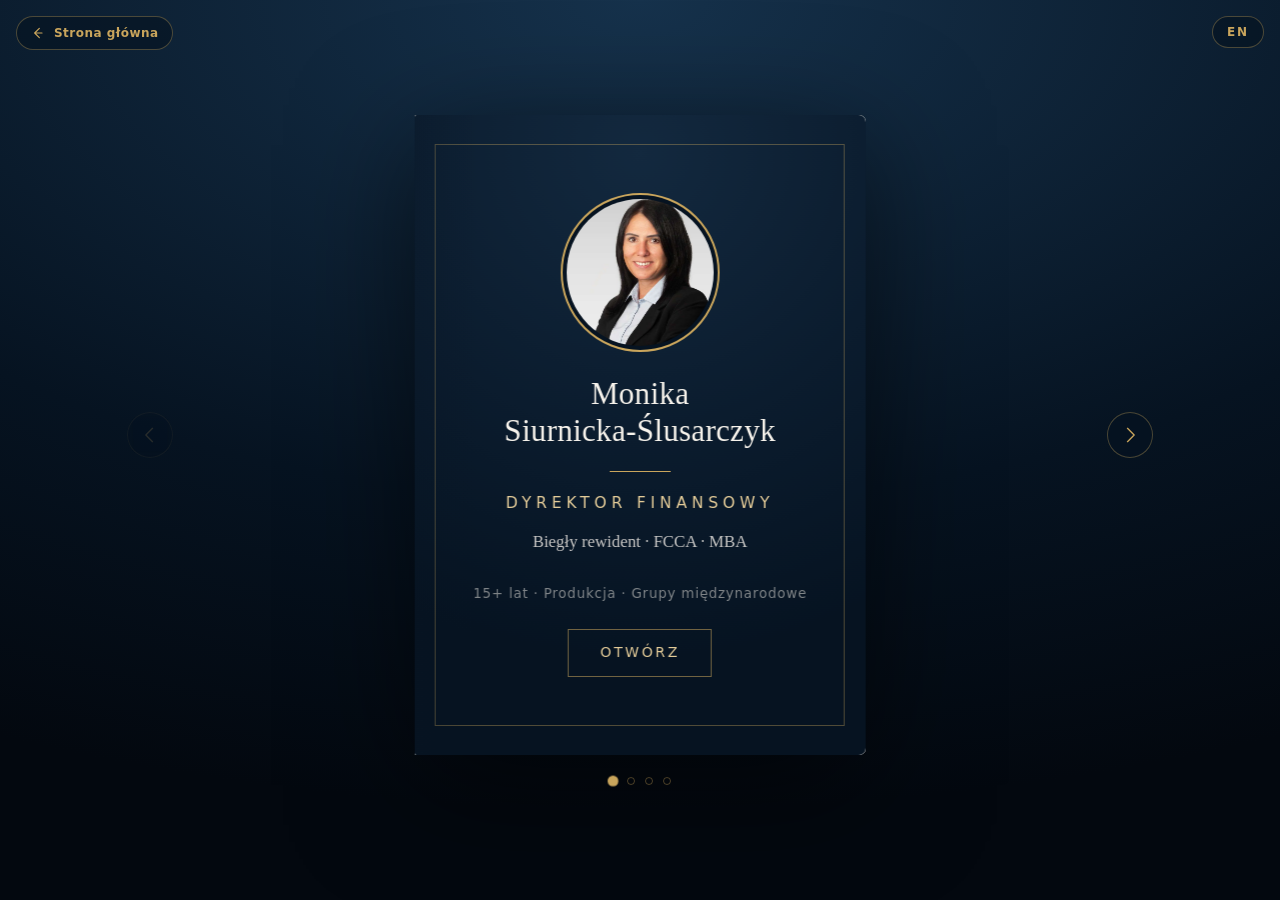
==== index.html @ 43c57cd6 "Add files via upload" ====
<!DOCTYPE html>
<html lang="pl">
<head>
<meta charset="utf-8">
<meta name="viewport" content="width=device-width, initial-scale=1, viewport-fit=cover">

<title>Monika Siurnicka-Ślusarczyk — Dyrektor Finansowy</title>
<meta name="description" content="Dyrektor finansowy, biegły rewident, FCCA, MBA. 15+ lat w przedsiębiorstwach produkcyjnych i grupach międzynarodowych.">

<!-- ===================================================================
     PODGLĄD LINKU NA LINKEDIN
     Po publikacji podmień ADRES-STRONY na finalny adres z Netlify,
     np. https://monika-siurnicka.netlify.app
     =================================================================== -->
<meta property="og:type" content="profile">
<meta property="og:title" content="Monika Siurnicka-Ślusarczyk — Dyrektor Finansowy">
<meta property="og:description" content="Biegły rewident · FCCA · MBA. 15+ lat w produkcji i grupach międzynarodowych.">
<meta property="og:image" content="https://ADRES-STRONY/foto.jpg">
<meta property="og:url" content="https://ADRES-STRONY/">
<meta name="twitter:card" content="summary_large_image">

<link rel="icon" href="data:image/svg+xml,<svg xmlns='http://www.w3.org/2000/svg' viewBox='0 0 32 32'><rect width='32' height='32' fill='%230b1c2e'/><text x='16' y='23' font-size='18' font-family='Georgia,serif' fill='%23c9a55c' text-anchor='middle'>M</text></svg>">
<link rel="stylesheet" href="style.css">
</head>

<body>

<a id="home-link" class="home-link" href="index-v2.html" aria-label="Wróć do strony głównej">
  <svg viewBox="0 0 24 24" aria-hidden="true"><path d="m14 5-7 7 7 7M7 12h11"/></svg>
  <span>Strona główna</span>
</a>

<button id="lang" class="lang" type="button" aria-label="Zmień język">EN</button>

<main class="stage">
  <div class="book" id="book" aria-live="polite"></div>

  <button class="nav nav--prev" id="prev" type="button" aria-label="Poprzednia strona">
    <svg viewBox="0 0 24 24" aria-hidden="true"><path d="M15 4 7 12l8 8"/></svg>
  </button>
  <button class="nav nav--next" id="next" type="button" aria-label="Następna strona">
    <svg viewBox="0 0 24 24" aria-hidden="true"><path d="M9 4l8 8-8 8"/></svg>
  </button>
</main>

<nav class="dots" id="dots" aria-label="Strony"></nav>

<script src="tresc.js"></script>
<script src="booklet.js"></script>
</body>
</html>
---- style.css ----
/* =====================================================================
   Ebooklet — Monika Siurnicka-Ślusarczyk
   Paleta: granat + złoto
   ===================================================================== */

:root {
  --navy-900: #061321;
  --navy-800: #0b1c2e;
  --navy-700: #13293f;
  --gold: #c9a55c;
  --gold-soft: #e3cb98;
  --gold-ink: #8a6a26;   /* złoto czytelne na jasnym papierze */
  --paper: #f7f3ec;
  --paper-2: #efe8db;
  --ink: #16212e;
  --ink-soft: #556373;

  --serif: Georgia, "Times New Roman", "Iowan Old Style", serif;
  --sans: system-ui, -apple-system, "Segoe UI", Roboto, Arial, sans-serif;

  /* wymiary kartki — skalują się do okna */
  --ph: min(80vh, 640px, 64vw);
  --pw: calc(var(--ph) / 1.42);
  --flip: 900ms;
}

* { box-sizing: border-box; }

html, body {
  height: 100%;
  margin: 0;
}

body {
  font-family: var(--sans);
  color: var(--paper);
  background:
    radial-gradient(120% 90% at 50% 0%, #16324c 0%, var(--navy-900) 62%, #03080f 100%);
  display: flex;
  flex-direction: column;
  align-items: center;
  justify-content: center;
  gap: clamp(14px, 2.4vh, 26px);
  padding: clamp(12px, 3vh, 30px) 12px;
  overflow: hidden;
  -webkit-tap-highlight-color: transparent;
}

/* ------------------------------- scena ----------------------------- */

.stage {
  position: relative;
  display: flex;
  align-items: center;
  justify-content: center;
  width: 100%;
}

.book {
  position: relative;
  width: calc(var(--pw) * 2);
  height: var(--ph);
  perspective: 2600px;
  transition: transform var(--flip) cubic-bezier(.55, .05, .25, 1);
  filter: drop-shadow(0 30px 60px rgba(0, 0, 0, .55));
}

/* zamknięta książka — okładka na środku */
.book.is-closed { transform: translateX(calc(var(--pw) / -2)); }

.leaf {
  position: absolute;
  top: 0;
  left: 50%;
  width: var(--pw);
  height: var(--ph);
  transform-origin: left center;
  transform-style: preserve-3d;
  transition: transform var(--flip) cubic-bezier(.55, .05, .25, 1);
}

.leaf.is-flipped { transform: rotateY(-180deg); }

.face {
  position: absolute;
  inset: 0;
  backface-visibility: hidden;
  -webkit-backface-visibility: hidden;
  overflow: hidden;
  background: var(--paper);
  border-radius: 2px 7px 7px 2px;
}

.face--back {
  transform: rotateY(180deg);
  border-radius: 7px 2px 2px 7px;
}

/* cieniowanie przy grzbiecie */
.face::after {
  content: "";
  position: absolute;
  inset: 0;
  pointer-events: none;
  background: linear-gradient(to right, rgba(10, 22, 36, .20), rgba(10, 22, 36, 0) 14%);
}
.face--back::after {
  background: linear-gradient(to left, rgba(10, 22, 36, .20), rgba(10, 22, 36, 0) 14%);
}

/* ---------------------------- treść kartki -------------------------- */

.pg {
  position: relative;
  height: 100%;
  padding: 9% 9.5% 8%;
  font-size: calc(var(--pw) * .0425);
  line-height: 1.55;
  color: var(--ink);
  display: flex;
  flex-direction: column;
  overflow: hidden;
}

.pg__label {
  font-family: var(--sans);
  font-size: .68em;
  letter-spacing: .22em;
  text-transform: uppercase;
  color: var(--gold);
  font-weight: 600;
}

.pg__label::after {
  content: "";
  display: block;
  width: 2.2em;
  height: 2px;
  margin-top: .7em;
  background: var(--gold);
}

.pg__num {
  position: absolute;
  left: 0;
  right: 0;
  bottom: 3.4%;
  text-align: center;
  font-family: var(--serif);
  font-size: .72em;
  color: var(--gold);
  opacity: .8;
}

/* --------------------------- 1. okładka ---------------------------- */

.cover {
  background:
    radial-gradient(110% 80% at 50% 6%, var(--navy-700) 0%, var(--navy-800) 55%, var(--navy-900) 100%);
  color: var(--paper);
  align-items: center;
  text-align: center;
  justify-content: center;
  gap: .1em;
  padding: 7% 8%;
}

.cover::before {
  content: "";
  position: absolute;
  inset: 4.5%;
  border: 1px solid rgba(201, 165, 92, .38);
  pointer-events: none;
}

.cover__photo {
  width: 42%;
  aspect-ratio: 1;
  border-radius: 50%;
  object-fit: cover;
  object-position: 50% 18%;
  border: 2px solid var(--gold);
  padding: 4px;
  background: var(--navy-900);
  margin-bottom: 1.1em;
}

.cover__name {
  font-family: var(--serif);
  font-size: 1.62em;
  line-height: 1.2;
  margin: 0;
  font-weight: 400;
  letter-spacing: .01em;
  white-space: pre-line;
}

.cover__rule {
  width: 3.2em;
  height: 1px;
  background: var(--gold);
  margin: 1em 0 .9em;
}

.cover__role {
  font-size: .82em;
  letter-spacing: .3em;
  text-transform: uppercase;
  color: var(--gold-soft);
  margin: 0;
}

.cover__creds {
  font-family: var(--serif);
  font-size: .88em;
  color: rgba(247, 243, 236, .8);
  margin: .7em 0 0;
}

.cover__tag {
  font-size: .7em;
  letter-spacing: .06em;
  color: rgba(247, 243, 236, .5);
  margin: 2em 0 0;
}

.cover__open {
  margin-top: 1.6em;
  border: 1px solid rgba(201, 165, 92, .55);
  background: transparent;
  color: var(--gold-soft);
  font: inherit;
  font-size: .74em;
  letter-spacing: .18em;
  text-transform: uppercase;
  padding: .85em 2.2em;
  cursor: pointer;
  transition: background .25s, color .25s;
}
.cover__open:hover { background: var(--gold); color: var(--navy-900); }

/* --------------------------- 2. profil ----------------------------- */

.profil__body {
  font-family: var(--serif);
  font-size: 1.15em;
  line-height: 1.7;
  margin: 1.4em 0 1.6em;
}

.cechy {
  font-family: var(--serif);
  font-style: italic;
  font-size: .96em;
  color: var(--gold-ink);
  margin-bottom: auto;
  padding-left: .9em;
  border-left: 2px solid var(--gold);
}

.cecha + .cecha::before {
  content: " · ";
  color: var(--gold);
  font-style: normal;
}

.profil__body::first-letter {
  float: left;
  font-size: 3.1em;
  line-height: .82;
  padding: .06em .12em 0 0;
  color: var(--gold);
}

.stats {
  display: flex;
  gap: 4%;
  border-top: 1px solid rgba(201, 165, 92, .45);
  padding-top: 1.2em;
  margin-bottom: 1.2em;
}

.stat { flex: 1; }

.stat__v {
  font-family: var(--serif);
  font-size: 1.5em;
  color: var(--navy-800);
  line-height: 1.1;
}

.stat__l {
  font-size: .64em;
  letter-spacing: .06em;
  color: var(--ink-soft);
  margin-top: .3em;
}

/* ---------------------------- 3. myśl ------------------------------ */

.mysl {
  background:
    radial-gradient(100% 80% at 50% 0%, var(--navy-700) 0%, var(--navy-800) 60%, var(--navy-900) 100%);
  color: var(--paper);
  justify-content: center;
}

.mysl::before {
  content: "";
  position: absolute;
  inset: 4.5%;
  border: 1px solid rgba(201, 165, 92, .28);
  pointer-events: none;
}

.mysl .pg__label { color: var(--gold); }
.mysl .pg__num { color: rgba(201, 165, 92, .75); }

.cytat { margin-top: 1.6em; }
.cytat + .cytat {
  margin-top: 1.8em;
  border-top: 1px solid rgba(201, 165, 92, .25);
  padding-top: 1.6em;
}

.cytat__mark {
  font-family: var(--serif);
  font-size: 3.4em;
  line-height: .1;
  color: var(--gold);
  opacity: .55;
  display: block;
  height: .38em;
}

.cytat__duze {
  font-family: var(--serif);
  font-size: 1.42em;
  line-height: 1.32;
  margin: 0;
  color: var(--paper);
}

.cytat__male {
  font-size: .94em;
  line-height: 1.65;
  color: rgba(247, 243, 236, .82);
  margin: .9em 0 0;
}

.cytat__stopka {
  font-size: .8em;
  line-height: 1.6;
  color: rgba(247, 243, 236, .55);
  margin: 1.6em 0 0;
  padding-left: 1em;
  border-left: 2px solid var(--gold);
}

/* dwa cytaty na kartce — gęstszy skład, żeby wszystko się zmieściło */
.mysl--multi .cytat { margin-top: 1.1em; }
.mysl--multi .cytat + .cytat { margin-top: 1.3em; padding-top: 1.2em; }
.mysl--multi .cytat__duze { font-size: 1.16em; line-height: 1.36; }
.mysl--multi .cytat__male { font-size: .86em; margin-top: .7em; }
.mysl--multi .cytat__stopka { font-size: .74em; margin-top: 1em; }
.mysl--multi .cytat__mark { font-size: 2.6em; height: .3em; }

/* ------------------------- 4. kompetencje -------------------------- */

.komp {
  display: grid;
  grid-template-columns: 1fr 1fr;
  gap: .8em;
  margin: 1.5em 0 auto;
}

.komp__item {
  background: var(--paper-2);
  border-top: 2px solid var(--gold);
  padding: 1.15em 1em;
  font-size: .87em;
  line-height: 1.45;
  color: var(--navy-800);
  display: flex;
  align-items: center;
}

/* ------------------------ 5. doświadczenie ------------------------- */

.role { margin: 1.1em 0 auto; }

.rola { position: relative; padding-left: 1.3em; }
.rola + .rola { margin-top: 1.15em; }

.rola::before {
  content: "";
  position: absolute;
  left: 0;
  top: .42em;
  width: 7px;
  height: 7px;
  border-radius: 50%;
  background: var(--gold);
}

.rola::after {
  content: "";
  position: absolute;
  left: 3px;
  top: 1.3em;
  bottom: -1.15em;
  width: 1px;
  background: rgba(201, 165, 92, .4);
}
.rola:last-child::after { display: none; }

.rola__top {
  display: flex;
  justify-content: space-between;
  align-items: baseline;
  gap: .8em;
}

.rola__stanowisko {
  font-family: var(--serif);
  font-size: 1.06em;
  color: var(--navy-800);
}

.rola__lata {
  font-size: .68em;
  letter-spacing: .05em;
  color: var(--ink-soft);
  white-space: nowrap;
}

.rola__firma {
  font-size: .78em;
  letter-spacing: .1em;
  text-transform: uppercase;
  color: var(--gold);
  margin-top: .15em;
  font-weight: 600;
}

.hasla {
  display: flex;
  flex-wrap: wrap;
  gap: .34em;
  margin-top: .55em;
}

.haslo {
  font-size: .66em;
  line-height: 1;
  padding: .45em .7em;
  border: 1px solid rgba(22, 33, 46, .18);
  border-radius: 999px;
  color: var(--ink-soft);
  background: rgba(255, 255, 255, .5);
}

/* ------------------------- 6. kwalifikacje ------------------------- */

.kwal { margin: 1.4em 0 auto; }

.kwal__grupa + .kwal__grupa { margin-top: 1.15em; }

.kwal__tytul {
  font-size: .64em;
  letter-spacing: .18em;
  text-transform: uppercase;
  color: var(--gold);
  font-weight: 700;
  margin-bottom: .35em;
}

.kwal__lista {
  margin: 0;
  padding: 0;
  list-style: none;
  font-size: .85em;
  line-height: 1.6;
  color: var(--navy-800);
}

/* --------------------------- 7. kontakt ---------------------------- */

.kontakt {
  background:
    radial-gradient(100% 80% at 50% 100%, var(--navy-700) 0%, var(--navy-800) 55%, var(--navy-900) 100%);
  color: var(--paper);
  align-items: center;
  text-align: center;
  justify-content: center;
}

.kontakt::before {
  content: "";
  position: absolute;
  inset: 4.5%;
  border: 1px solid rgba(201, 165, 92, .3);
  pointer-events: none;
}

.kontakt .pg__label { color: var(--gold); }
.kontakt .pg__num { color: rgba(201, 165, 92, .75); }

.kontakt__h {
  font-family: var(--serif);
  font-size: 1.75em;
  font-weight: 400;
  margin: .9em 0 0;
}

.kontakt__t {
  font-size: .85em;
  color: rgba(247, 243, 236, .72);
  margin: .8em 0 1.9em;
  max-width: 18em;
}

.kontakt__cta {
  display: inline-flex;
  align-items: center;
  gap: .6em;
  background: var(--gold);
  color: var(--navy-900);
  text-decoration: none;
  font-size: .8em;
  font-weight: 600;
  letter-spacing: .06em;
  padding: 1em 1.7em;
  border-radius: 2px;
  transition: transform .2s, box-shadow .2s;
}
.kontakt__cta:hover {
  transform: translateY(-2px);
  box-shadow: 0 10px 24px rgba(201, 165, 92, .32);
}
.kontakt__cta svg { width: 1.15em; height: 1.15em; fill: currentColor; }

.kontakt__miasto {
  font-size: .68em;
  letter-spacing: .2em;
  text-transform: uppercase;
  color: rgba(247, 243, 236, .42);
  margin-top: 2.2em;
}

/* --------------------------- 8. tył okładki ------------------------ */

.tyl {
  background: var(--navy-900);
  align-items: center;
  justify-content: center;
}

.tyl__mono {
  font-family: var(--serif);
  font-size: 2em;
  color: rgba(201, 165, 92, .5);
  border: 1px solid rgba(201, 165, 92, .35);
  width: 2.6em;
  height: 2.6em;
  display: flex;
  align-items: center;
  justify-content: center;
}

/* ------------------------- nawigacja ------------------------------- */

.nav {
  position: absolute;
  top: 50%;
  transform: translateY(-50%);
  width: 46px;
  height: 46px;
  border-radius: 50%;
  border: 1px solid rgba(201, 165, 92, .35);
  background: rgba(6, 19, 33, .55);
  color: var(--gold);
  cursor: pointer;
  display: grid;
  place-items: center;
  transition: background .2s, opacity .2s, border-color .2s;
  backdrop-filter: blur(4px);
}

.nav svg { width: 20px; height: 20px; fill: none; stroke: currentColor; stroke-width: 1.6; stroke-linecap: round; stroke-linejoin: round; }
.nav:hover { background: var(--gold); color: var(--navy-900); border-color: var(--gold); }
.nav[disabled] { opacity: .18; pointer-events: none; }

.nav--prev { left: max(6px, calc(50% - var(--pw) - 62px)); }
.nav--next { right: max(6px, calc(50% - var(--pw) - 62px)); }

.dots {
  display: flex;
  gap: 10px;
  align-items: center;
}

.dot {
  width: 8px;
  height: 8px;
  padding: 0;
  border-radius: 50%;
  border: 1px solid rgba(201, 165, 92, .5);
  background: transparent;
  cursor: pointer;
  transition: background .2s, transform .2s;
}
.dot.is-on { background: var(--gold); transform: scale(1.35); }

.lang {
  position: fixed;
  top: 16px;
  right: 16px;
  z-index: 20;
  font: inherit;
  font-size: 12px;
  font-weight: 600;
  letter-spacing: .16em;
  padding: 8px 14px;
  color: var(--gold);
  background: rgba(6, 19, 33, .6);
  border: 1px solid rgba(201, 165, 92, .35);
  border-radius: 999px;
  cursor: pointer;
  transition: background .2s, color .2s;
}
.lang:hover { background: var(--gold); color: var(--navy-900); }

.home-link {
  position: fixed;
  top: 16px;
  left: 16px;
  z-index: 20;
  display: inline-flex;
  align-items: center;
  gap: 8px;
  min-height: 34px;
  padding: 7px 13px;
  border: 1px solid rgba(201, 165, 92, .35);
  border-radius: 999px;
  background: rgba(6, 19, 33, .6);
  color: var(--gold);
  font-size: 12px;
  font-weight: 600;
  letter-spacing: .04em;
  text-decoration: none;
  transition: background .2s, color .2s;
}

.home-link svg {
  width: 16px;
  height: 16px;
  fill: none;
  stroke: currentColor;
  stroke-width: 1.8;
  stroke-linecap: round;
  stroke-linejoin: round;
}

.home-link:hover { background: var(--gold); color: var(--navy-900); }

:focus-visible { outline: 2px solid var(--gold); outline-offset: 3px; }

/* ============================ TELEFON ============================== */

@media (max-width: 859px) {
  :root {
    --pw: min(92vw, 420px);
    --ph: min(78vh, calc(var(--pw) * 1.5));
    --flip: 380ms;
  }

  .book {
    width: var(--pw);
    transform: none !important;
  }

  .leaf {
    position: static;
    transform: none !important;
    transition: none;
  }

  .face {
    inset: 0;
    transform: none;
    backface-visibility: visible;
    -webkit-backface-visibility: visible;
    border-radius: 8px;
    opacity: 0;
    pointer-events: none;
    transition: opacity var(--flip) ease, transform var(--flip) ease;
  }

  .face:not(.is-current) { transform: translateX(22px) scale(.985); }
  .face.is-current { opacity: 1; pointer-events: auto; z-index: 2; }
  .face::after { display: none; }

  .nav--prev { left: 4px; }
  .nav--next { right: 4px; }
  .nav { width: 40px; height: 40px; }

  .pg { font-size: calc(var(--pw) * .039); }
  .komp { grid-template-columns: 1fr; gap: .6em; }

  .home-link span { display: none; }
  .home-link { width: 36px; padding: 7px; justify-content: center; }
}

@media (prefers-reduced-motion: reduce) {
  .book, .leaf, .face, .kontakt__cta { transition-duration: .01ms !important; }
}
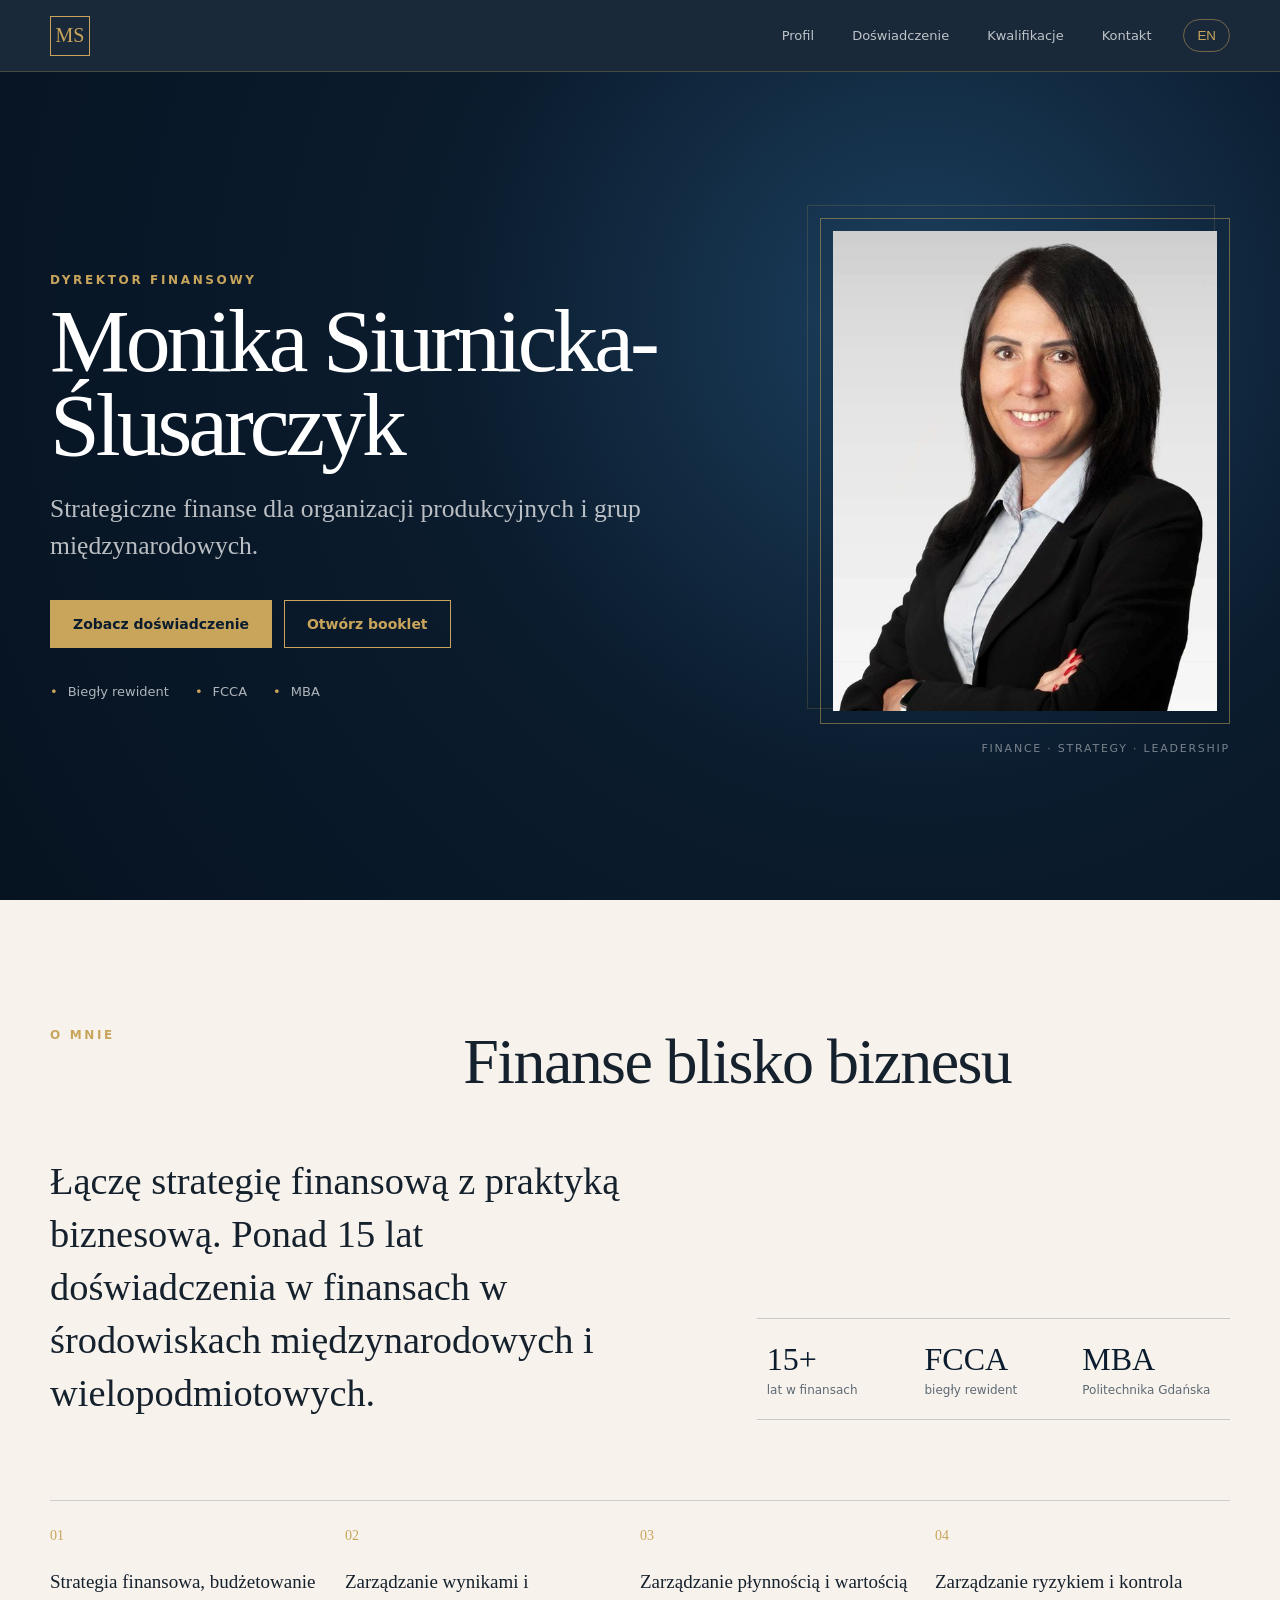
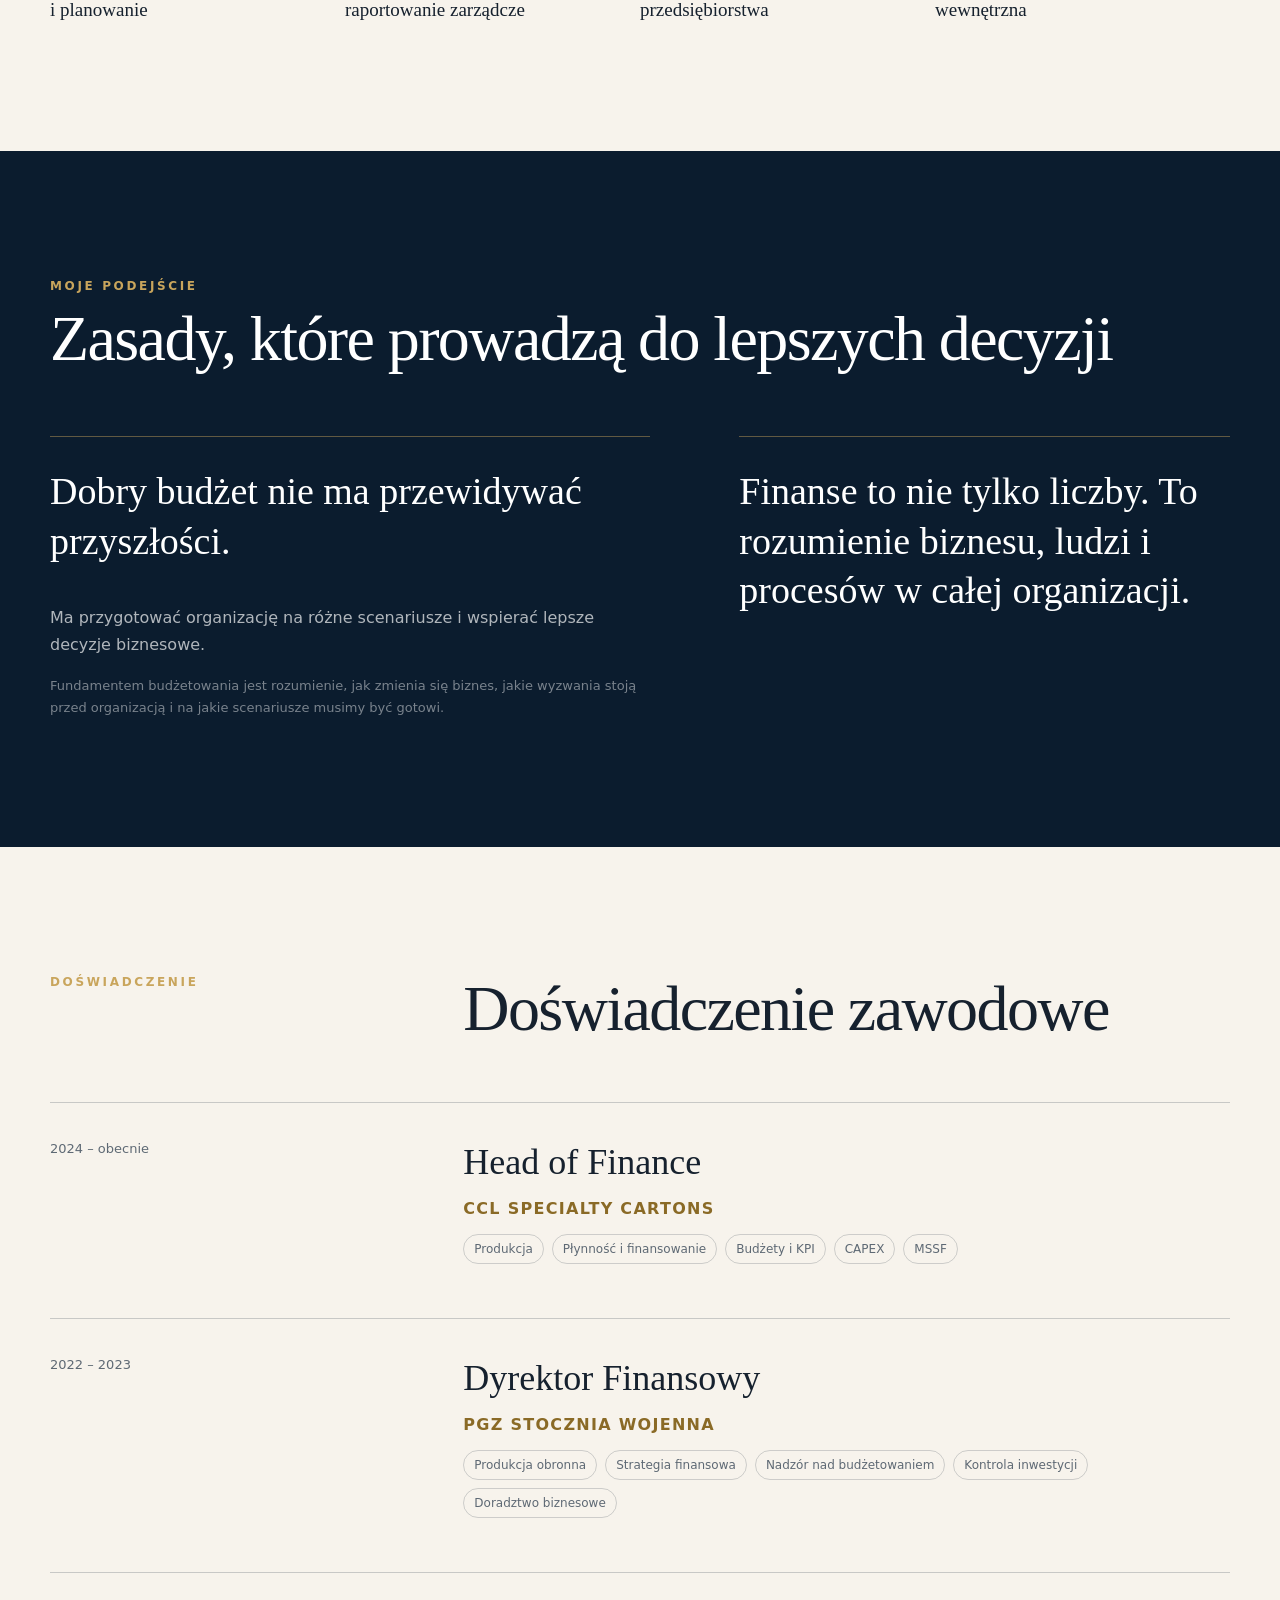
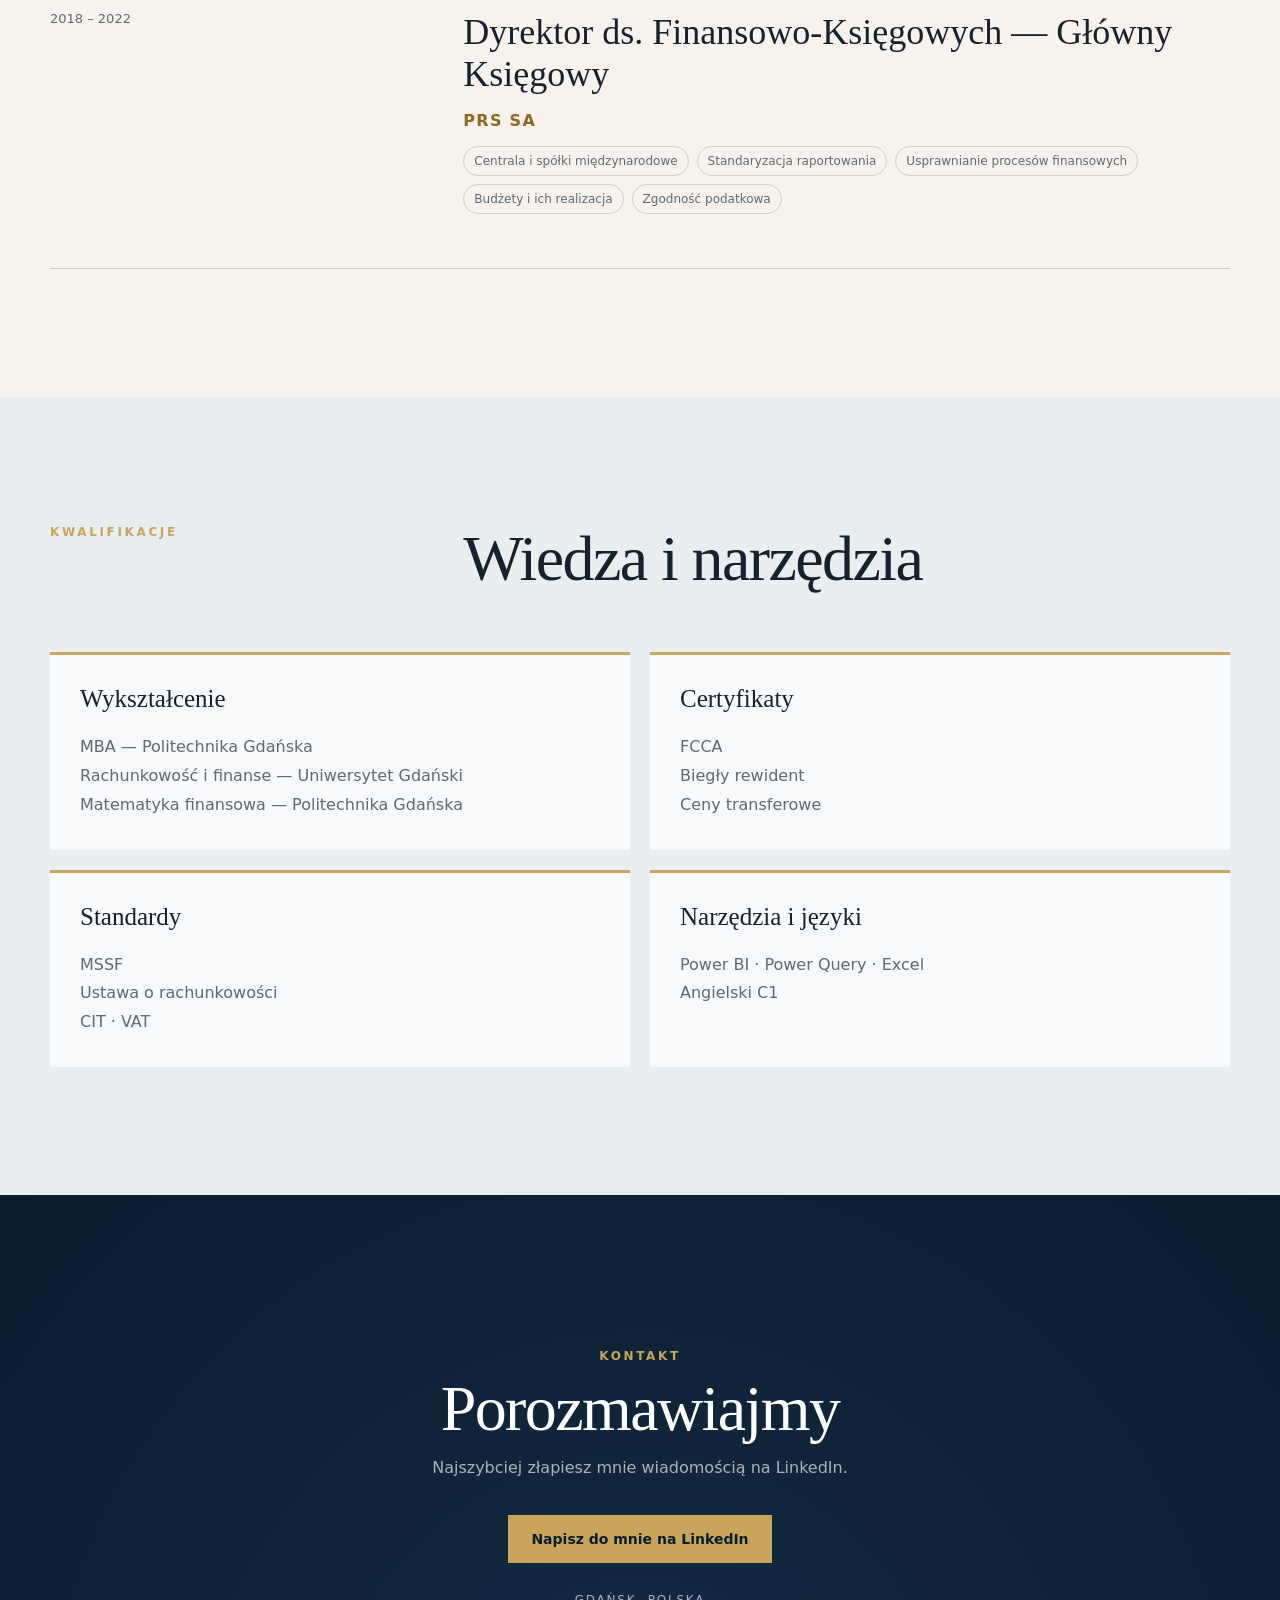
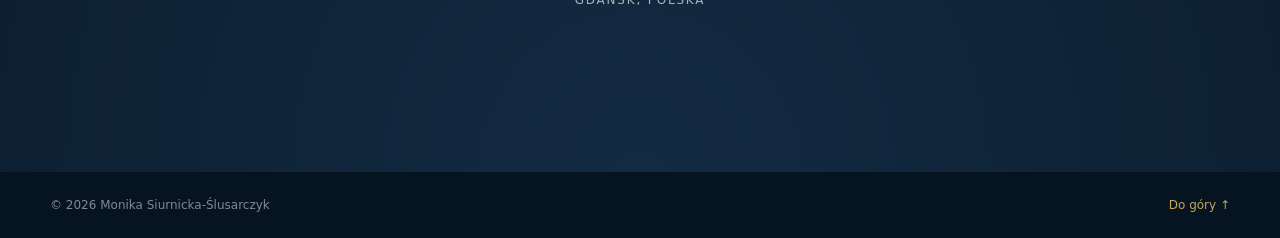
==== commit c8593b9d: "Rename index-v2.html to index.html" ====
--- a/index.html
+++ b/index.html
@@ -1,51 +1,92 @@
-<!DOCTYPE html>
+<!doctype html>
 <html lang="pl">
 <head>
-<meta charset="utf-8">
-<meta name="viewport" content="width=device-width, initial-scale=1, viewport-fit=cover">
+  <meta charset="utf-8">
+  <meta name="viewport" content="width=device-width, initial-scale=1">
+  <meta name="theme-color" content="#0b1c2e">
+  <title>Monika Siurnicka-Ślusarczyk — Finance Director</title>
+  <meta name="description" content="Executive finance profile: strategic finance, performance, liquidity, risk and international manufacturing.">
+  <link rel="icon" href="data:image/svg+xml,<svg xmlns='http://www.w3.org/2000/svg' viewBox='0 0 32 32'><rect width='32' height='32' rx='6' fill='%230b1c2e'/><text x='16' y='23' font-size='18' font-family='Georgia,serif' fill='%23c9a55c' text-anchor='middle'>M</text></svg>">
+  <link rel="stylesheet" href="style-v2.css">
+</head>
+<body>
+  <a class="skip" href="#main">Przejdź do treści</a>
 
-<title>Monika Siurnicka-Ślusarczyk — Dyrektor Finansowy</title>
-<meta name="description" content="Dyrektor finansowy, biegły rewident, FCCA, MBA. 15+ lat w przedsiębiorstwach produkcyjnych i grupach międzynarodowych.">
+  <header class="topbar">
+    <a class="brand" href="#start" aria-label="Strona główna Moniki Siurnickiej-Ślusarczyk">MS</a>
+    <nav class="nav" aria-label="Nawigacja główna">
+      <a href="#profil" data-nav="profile">Profil</a>
+      <a href="#doswiadczenie" data-nav="experience">Doświadczenie</a>
+      <a href="#kwalifikacje" data-nav="qualifications">Kwalifikacje</a>
+      <a href="#kontakt" data-nav="contact">Kontakt</a>
+    </nav>
+    <button class="lang" id="lang-v2" type="button" aria-label="Change language">EN</button>
+  </header>
 
-<!-- ===================================================================
-     PODGLĄD LINKU NA LINKEDIN
-     Po publikacji podmień ADRES-STRONY na finalny adres z Netlify,
-     np. https://monika-siurnicka.netlify.app
-     =================================================================== -->
-<meta property="og:type" content="profile">
-<meta property="og:title" content="Monika Siurnicka-Ślusarczyk — Dyrektor Finansowy">
-<meta property="og:description" content="Biegły rewident · FCCA · MBA. 15+ lat w produkcji i grupach międzynarodowych.">
-<meta property="og:image" content="https://ADRES-STRONY/foto.jpg">
-<meta property="og:url" content="https://ADRES-STRONY/">
-<meta name="twitter:card" content="summary_large_image">
+  <main id="main">
+    <section class="hero" id="start" aria-labelledby="hero-name">
+      <div class="hero__copy">
+        <p class="eyebrow" id="hero-role"></p>
+        <h1 id="hero-name"></h1>
+        <p class="hero__lead" id="hero-lead"></p>
+        <div class="hero__actions">
+          <a class="button button--gold" href="#doswiadczenie" id="hero-primary">Zobacz doświadczenie</a>
+          <a class="button button--ghost" href="index.html" id="hero-booklet">Otwórz booklet</a>
+        </div>
+        <ul class="credentials" id="credentials" aria-label="Najważniejsze kwalifikacje"></ul>
+      </div>
+      <div class="portrait-wrap" aria-hidden="true">
+        <div class="portrait-frame"><img src="foto.jpg" alt="" width="560" height="700"></div>
+        <span class="portrait-note">Finance · Strategy · Leadership</span>
+      </div>
+    </section>
 
-<link rel="icon" href="data:image/svg+xml,<svg xmlns='http://www.w3.org/2000/svg' viewBox='0 0 32 32'><rect width='32' height='32' fill='%230b1c2e'/><text x='16' y='23' font-size='18' font-family='Georgia,serif' fill='%23c9a55c' text-anchor='middle'>M</text></svg>">
-<link rel="stylesheet" href="style.css">
-</head>
+    <section class="section section--paper" id="profil" aria-labelledby="profile-title">
+      <div class="section__intro">
+        <p class="eyebrow" id="profile-label"></p>
+        <h2 id="profile-title"></h2>
+      </div>
+      <div class="profile-grid">
+        <p class="profile-copy" id="profile-copy"></p>
+        <div class="stats" id="stats"></div>
+      </div>
+      <div class="expertise" id="expertise"></div>
+    </section>
 
-<body>
+    <section class="section section--dark" id="podejscie" aria-labelledby="approach-title">
+      <p class="eyebrow" id="approach-label"></p>
+      <h2 id="approach-title"></h2>
+      <div class="quotes" id="quotes"></div>
+    </section>
 
-<a id="home-link" class="home-link" href="index-v2.html" aria-label="Wróć do strony głównej">
-  <svg viewBox="0 0 24 24" aria-hidden="true"><path d="m14 5-7 7 7 7M7 12h11"/></svg>
-  <span>Strona główna</span>
-</a>
+    <section class="section section--paper" id="doswiadczenie" aria-labelledby="experience-title">
+      <div class="section__intro">
+        <p class="eyebrow" id="experience-label"></p>
+        <h2 id="experience-title"></h2>
+      </div>
+      <div class="timeline" id="timeline"></div>
+    </section>
 
-<button id="lang" class="lang" type="button" aria-label="Zmień język">EN</button>
+    <section class="section section--mist" id="kwalifikacje" aria-labelledby="qualifications-title">
+      <div class="section__intro">
+        <p class="eyebrow" id="qualifications-label"></p>
+        <h2 id="qualifications-title"></h2>
+      </div>
+      <div class="qualification-grid" id="qualification-grid"></div>
+    </section>
 
-<main class="stage">
-  <div class="book" id="book" aria-live="polite"></div>
+    <section class="contact" id="kontakt" aria-labelledby="contact-title">
+      <p class="eyebrow" id="contact-label"></p>
+      <h2 id="contact-title"></h2>
+      <p id="contact-copy"></p>
+      <a class="button button--gold" id="linkedin" target="_blank" rel="noopener noreferrer"></a>
+      <p class="contact__location" id="location"></p>
+    </section>
+  </main>
 
-  <button class="nav nav--prev" id="prev" type="button" aria-label="Poprzednia strona">
-    <svg viewBox="0 0 24 24" aria-hidden="true"><path d="M15 4 7 12l8 8"/></svg>
-  </button>
-  <button class="nav nav--next" id="next" type="button" aria-label="Następna strona">
-    <svg viewBox="0 0 24 24" aria-hidden="true"><path d="M9 4l8 8-8 8"/></svg>
-  </button>
-</main>
+  <footer><span>© <span id="year"></span> Monika Siurnicka-Ślusarczyk</span><a href="#start" id="back-top">Do góry ↑</a></footer>
 
-<nav class="dots" id="dots" aria-label="Strony"></nav>
-
-<script src="tresc.js"></script>
-<script src="booklet.js"></script>
+  <script src="tresc.js"></script>
+  <script src="app-v2.js"></script>
 </body>
 </html>
--- a/style-v2.css
+++ b/style-v2.css
@@ -0,0 +1,120 @@
+:root {
+  --navy: #0b1c2e;
+  --navy-2: #132b42;
+  --gold: #c9a55c;
+  --paper: #f7f3ec;
+  --mist: #e9eef1;
+  --ink: #16212e;
+  --muted: #5e6974;
+  --serif: Georgia, "Times New Roman", serif;
+  --sans: system-ui, -apple-system, "Segoe UI", sans-serif;
+  --max: 1180px;
+}
+
+* { box-sizing: border-box; }
+html { scroll-behavior: smooth; }
+body { margin: 0; font-family: var(--sans); color: var(--ink); background: var(--paper); }
+a { color: inherit; }
+.skip { position: fixed; left: 1rem; top: -5rem; z-index: 100; padding: .8rem 1rem; background: white; color: var(--navy); }
+.skip:focus { top: 1rem; }
+
+.topbar {
+  position: sticky; top: 0; z-index: 20; min-height: 72px; padding: 0 max(24px, calc((100vw - var(--max)) / 2));
+  display: flex; align-items: center; gap: 32px; color: white; background: rgba(11, 28, 46, .94); backdrop-filter: blur(14px);
+  border-bottom: 1px solid rgba(201, 165, 92, .25);
+}
+.brand { display: grid; place-items: center; width: 40px; height: 40px; border: 1px solid var(--gold); text-decoration: none; font: 20px var(--serif); color: var(--gold); }
+.nav { display: flex; gap: clamp(16px, 3vw, 38px); margin-left: auto; }
+.nav a { color: rgba(255,255,255,.72); text-decoration: none; font-size: 13px; }
+.nav a:hover { color: var(--gold); }
+.lang { border: 1px solid rgba(201,165,92,.5); border-radius: 999px; background: transparent; color: var(--gold); padding: 8px 13px; cursor: pointer; }
+
+.hero {
+  min-height: calc(100vh - 72px); display: grid; grid-template-columns: 1.15fr .85fr; align-items: center; gap: clamp(40px, 8vw, 110px);
+  padding: clamp(64px, 9vw, 120px) max(24px, calc((100vw - var(--max)) / 2)); color: white;
+  background: radial-gradient(circle at 72% 30%, #1c405f 0, var(--navy) 43%, #061321 100%);
+}
+.hero h1 { max-width: 760px; margin: 12px 0 22px; font: 400 clamp(48px, 7vw, 94px)/.94 var(--serif); letter-spacing: -.045em; }
+.hero__lead { max-width: 650px; margin: 0; color: rgba(255,255,255,.72); font: clamp(19px, 2vw, 27px)/1.45 var(--serif); }
+.eyebrow { margin: 0 0 12px; color: var(--gold); font-size: 12px; font-weight: 700; letter-spacing: .22em; text-transform: uppercase; }
+.hero__actions { display: flex; flex-wrap: wrap; gap: 12px; margin: 36px 0; }
+.button { display: inline-flex; align-items: center; justify-content: center; min-height: 48px; padding: 12px 22px; border: 1px solid var(--gold); text-decoration: none; font-size: 14px; font-weight: 650; }
+.button--gold { background: var(--gold); color: var(--navy); }
+.button--ghost { color: var(--gold); }
+.button:hover { transform: translateY(-2px); }
+.button[aria-disabled="true"] { opacity: .55; cursor: not-allowed; transform: none; }
+.credentials { display: flex; flex-wrap: wrap; gap: 10px 26px; padding: 0; margin: 0; list-style: none; color: rgba(255,255,255,.68); font-size: 13px; }
+.credentials li::before { content: "•"; margin-right: 10px; color: var(--gold); }
+.portrait-wrap { justify-self: end; max-width: 410px; }
+.portrait-frame { position: relative; padding: 12px; border: 1px solid rgba(201,165,92,.5); }
+.portrait-frame::before { content: ""; position: absolute; inset: -14px 14px 14px -14px; border: 1px solid rgba(201,165,92,.18); }
+.portrait-frame img { position: relative; display: block; width: 100%; height: auto; filter: saturate(.85) contrast(1.03); }
+.portrait-note { display: block; margin-top: 18px; color: rgba(255,255,255,.45); font-size: 11px; letter-spacing: .16em; text-align: right; text-transform: uppercase; }
+
+.section { padding: clamp(76px, 10vw, 132px) max(24px, calc((100vw - var(--max)) / 2)); }
+.section__intro { display: grid; grid-template-columns: 1fr 2fr; gap: 30px; align-items: start; margin-bottom: 60px; }
+.section h2, .contact h2 { margin: 0; font: 400 clamp(36px, 5vw, 64px)/1.05 var(--serif); letter-spacing: -.025em; }
+.section--paper { background: var(--paper); }
+.section--mist { background: var(--mist); }
+.section--dark { color: white; background: var(--navy); }
+.profile-grid { display: grid; grid-template-columns: 1.25fr 1fr; gap: 9vw; align-items: end; }
+.profile-copy { margin: 0; font: clamp(24px, 3vw, 39px)/1.38 var(--serif); }
+.stats { display: grid; grid-template-columns: repeat(3, 1fr); border-block: 1px solid rgba(11,28,46,.2); }
+.stat { padding: 22px 10px; }
+.stat strong, .stat span { display: block; }
+.stat strong { font: 32px var(--serif); color: var(--navy); }
+.stat span { margin-top: 5px; color: var(--muted); font-size: 12px; }
+.expertise { display: grid; grid-template-columns: repeat(4, 1fr); margin-top: 80px; border-top: 1px solid rgba(11,28,46,.18); }
+.expertise article { padding: 24px 24px 0 0; }
+.expertise span { color: var(--gold); font: 14px var(--serif); }
+.expertise h3 { margin: 24px 0 0; font: 400 19px/1.45 var(--serif); }
+.quotes { display: grid; grid-template-columns: 1.1fr .9fr; gap: 7vw; margin-top: 64px; }
+blockquote { margin: 0; border-top: 1px solid rgba(201,165,92,.45); padding-top: 30px; color: rgba(255,255,255,.68); line-height: 1.7; }
+.quote-main { margin-top: 0; color: white; font: clamp(25px, 3vw, 38px)/1.3 var(--serif); }
+.quote-note { color: rgba(255,255,255,.45); font-size: 13px; }
+.timeline { border-top: 1px solid rgba(11,28,46,.2); }
+.job { display: grid; grid-template-columns: 1fr 2fr; gap: 30px; padding: 38px 0; border-bottom: 1px solid rgba(11,28,46,.2); }
+.job__date { color: var(--muted); font-size: 13px; }
+.job h3 { margin: 0; font: 400 clamp(25px, 3vw, 36px) var(--serif); }
+.job__company { color: #8a6a26; font-weight: 700; letter-spacing: .08em; text-transform: uppercase; }
+.tags { display: flex; flex-wrap: wrap; gap: 8px; padding: 0; list-style: none; }
+.tags li { padding: 7px 10px; border: 1px solid rgba(11,28,46,.18); border-radius: 999px; color: var(--muted); font-size: 12px; }
+.qualification-grid { display: grid; grid-template-columns: repeat(2, 1fr); gap: 20px; }
+.qualification-grid article { padding: 30px; background: rgba(255,255,255,.65); border-top: 3px solid var(--gold); }
+.qualification-grid h3 { margin: 0 0 20px; font: 400 25px var(--serif); }
+.qualification-grid ul { margin: 0; padding: 0; list-style: none; color: var(--muted); line-height: 1.8; }
+.contact { padding: clamp(90px, 12vw, 160px) 24px; color: white; background: radial-gradient(circle at 50% 100%, var(--navy-2), var(--navy)); text-align: center; }
+.contact p:not(.eyebrow) { color: rgba(255,255,255,.65); }
+.contact .button { margin-top: 22px; }
+.contact__location { margin-top: 30px; font-size: 12px; letter-spacing: .15em; text-transform: uppercase; }
+body > footer { display: flex; justify-content: space-between; padding: 26px max(24px, calc((100vw - var(--max)) / 2)); color: rgba(255,255,255,.5); background: #061321; font-size: 12px; }
+body > footer a { color: var(--gold); text-decoration: none; }
+:focus-visible { outline: 3px solid var(--gold); outline-offset: 4px; }
+
+@media (max-width: 820px) {
+  .topbar { min-height: 62px; gap: 16px; }
+  .nav { display: none; }
+  .lang { margin-left: auto; }
+  .hero { min-height: auto; grid-template-columns: 1fr; padding-top: 70px; }
+  .hero__copy { order: 2; }
+  .portrait-wrap { order: 1; justify-self: start; max-width: 230px; }
+  .portrait-note { display: none; }
+  .section__intro, .profile-grid, .quotes, .job { grid-template-columns: 1fr; }
+  .section__intro { gap: 10px; margin-bottom: 38px; }
+  .expertise { grid-template-columns: repeat(2, 1fr); margin-top: 52px; }
+}
+
+@media (max-width: 520px) {
+  .hero h1 { font-size: 48px; }
+  .hero__actions .button { width: 100%; }
+  .stats, .qualification-grid { grid-template-columns: 1fr; }
+  .stat + .stat { border-top: 1px solid rgba(11,28,46,.12); }
+  .expertise { grid-template-columns: 1fr; }
+  .expertise article { padding-bottom: 22px; border-bottom: 1px solid rgba(11,28,46,.12); }
+  body > footer { gap: 20px; flex-direction: column; }
+}
+
+@media (prefers-reduced-motion: reduce) {
+  html { scroll-behavior: auto; }
+  *, *::before, *::after { transition-duration: .01ms !important; }
+}
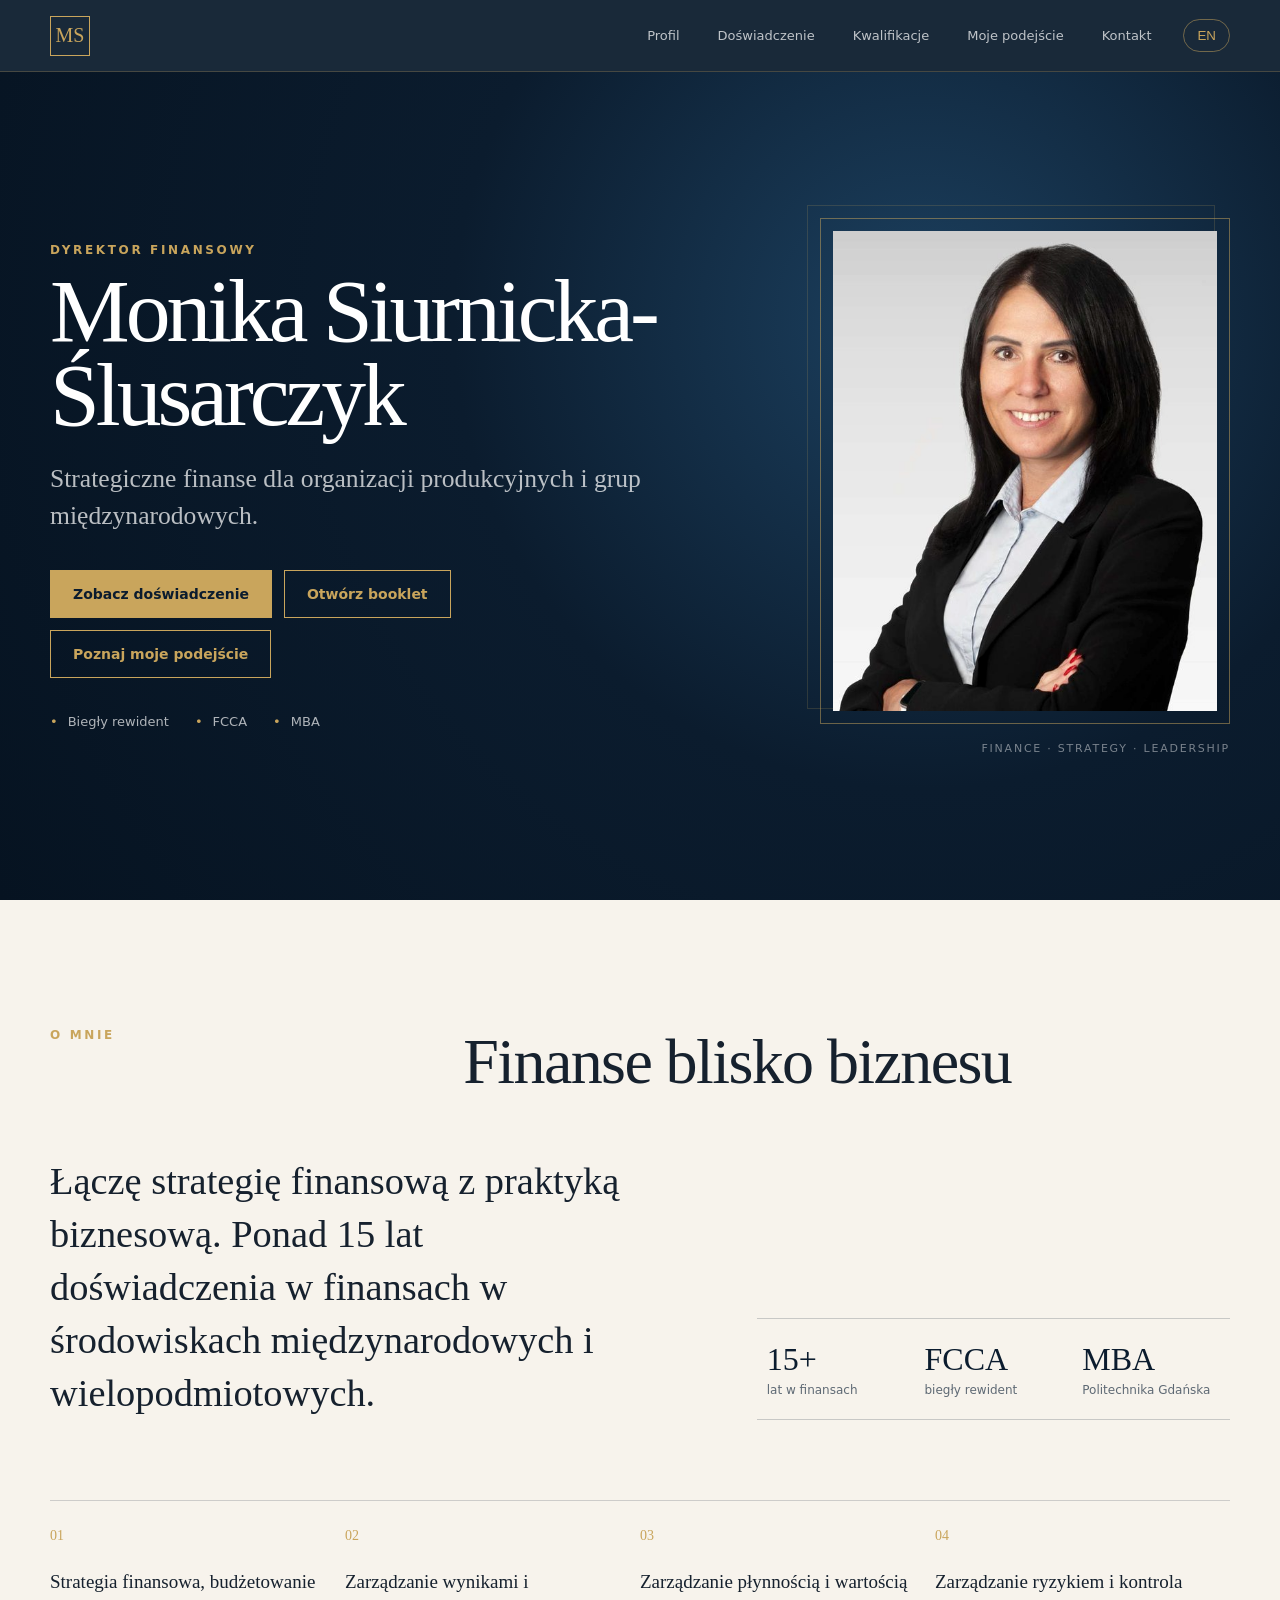
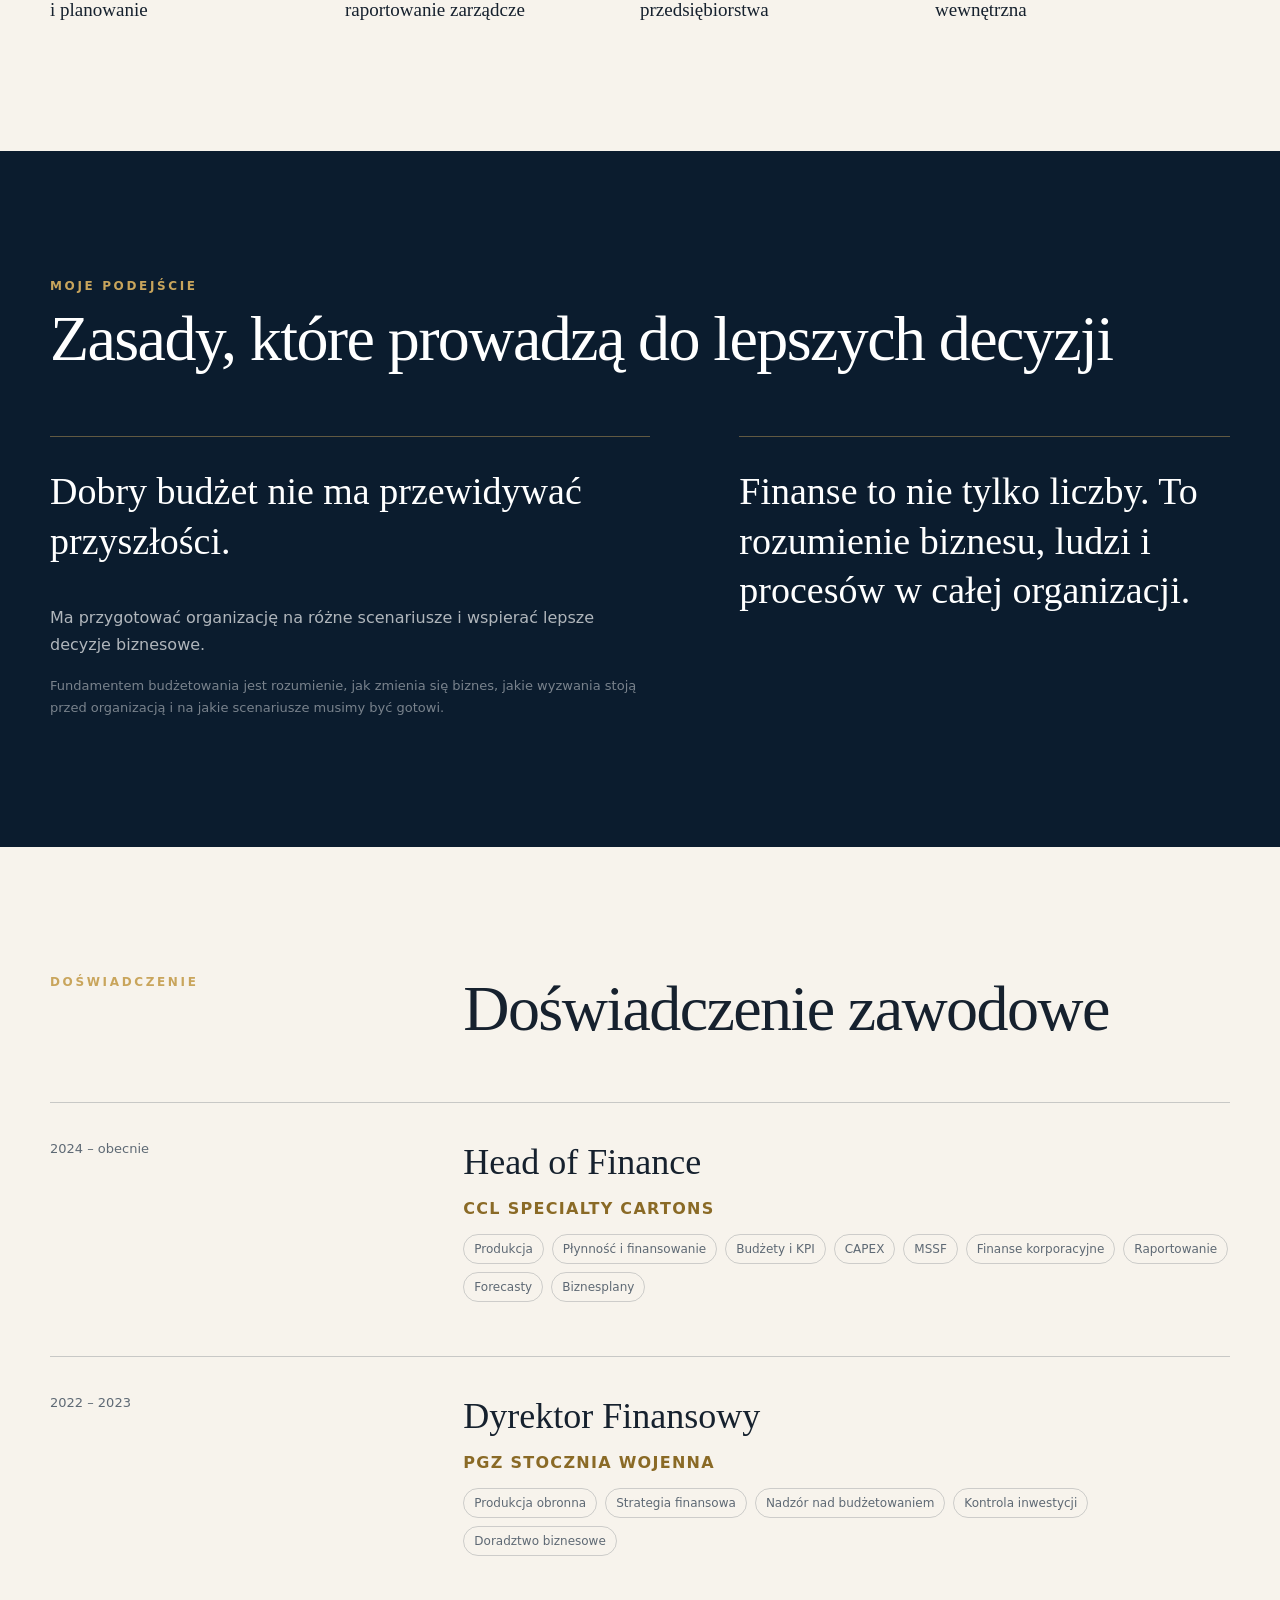
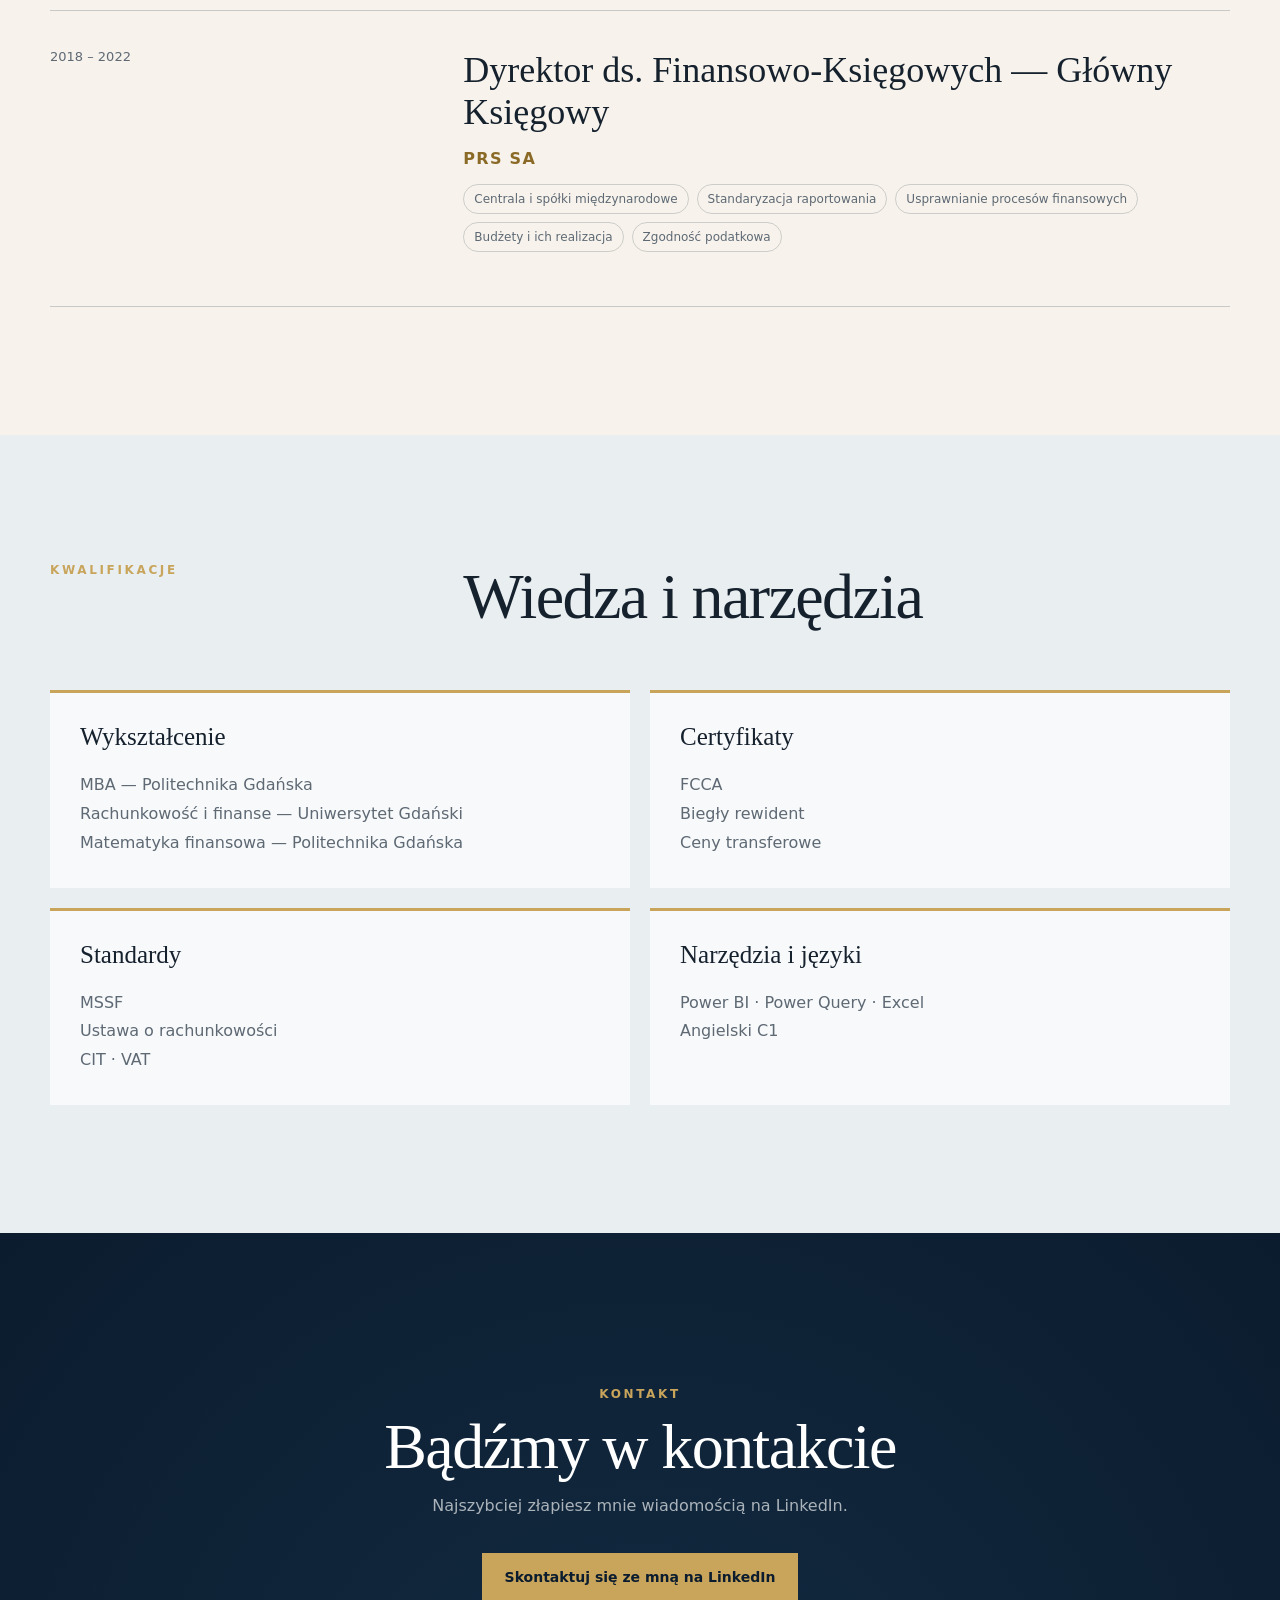
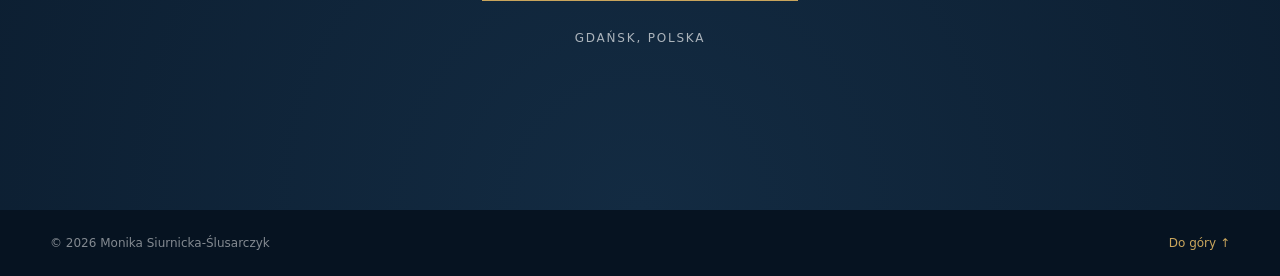
==== commit 26361286: "Add tailored finance approach prototype" ====
--- a/index.html
+++ b/index.html
@@ -18,6 +18,7 @@
       <a href="#profil" data-nav="profile">Profil</a>
       <a href="#doswiadczenie" data-nav="experience">Doświadczenie</a>
       <a href="#kwalifikacje" data-nav="qualifications">Kwalifikacje</a>
+      <a href="narzedzia.html">Moje podejście</a>
       <a href="#kontakt" data-nav="contact">Kontakt</a>
     </nav>
     <button class="lang" id="lang-v2" type="button" aria-label="Change language">EN</button>
@@ -31,7 +32,8 @@
         <p class="hero__lead" id="hero-lead"></p>
         <div class="hero__actions">
           <a class="button button--gold" href="#doswiadczenie" id="hero-primary">Zobacz doświadczenie</a>
-          <a class="button button--ghost" href="index.html" id="hero-booklet">Otwórz booklet</a>
+          <a class="button button--ghost" href="booklet.html" id="hero-booklet">Otwórz booklet</a>
+          <a class="button button--ghost" href="narzedzia.html">Poznaj moje podejście</a>
         </div>
         <ul class="credentials" id="credentials" aria-label="Najważniejsze kwalifikacje"></ul>
       </div>
@@ -86,7 +88,7 @@
 
   <footer><span>© <span id="year"></span> Monika Siurnicka-Ślusarczyk</span><a href="#start" id="back-top">Do góry ↑</a></footer>
 
-  <script src="tresc.js"></script>
+  <script src="tresc.js?v=20260812-3"></script>
   <script src="app-v2.js"></script>
 </body>
 </html>
